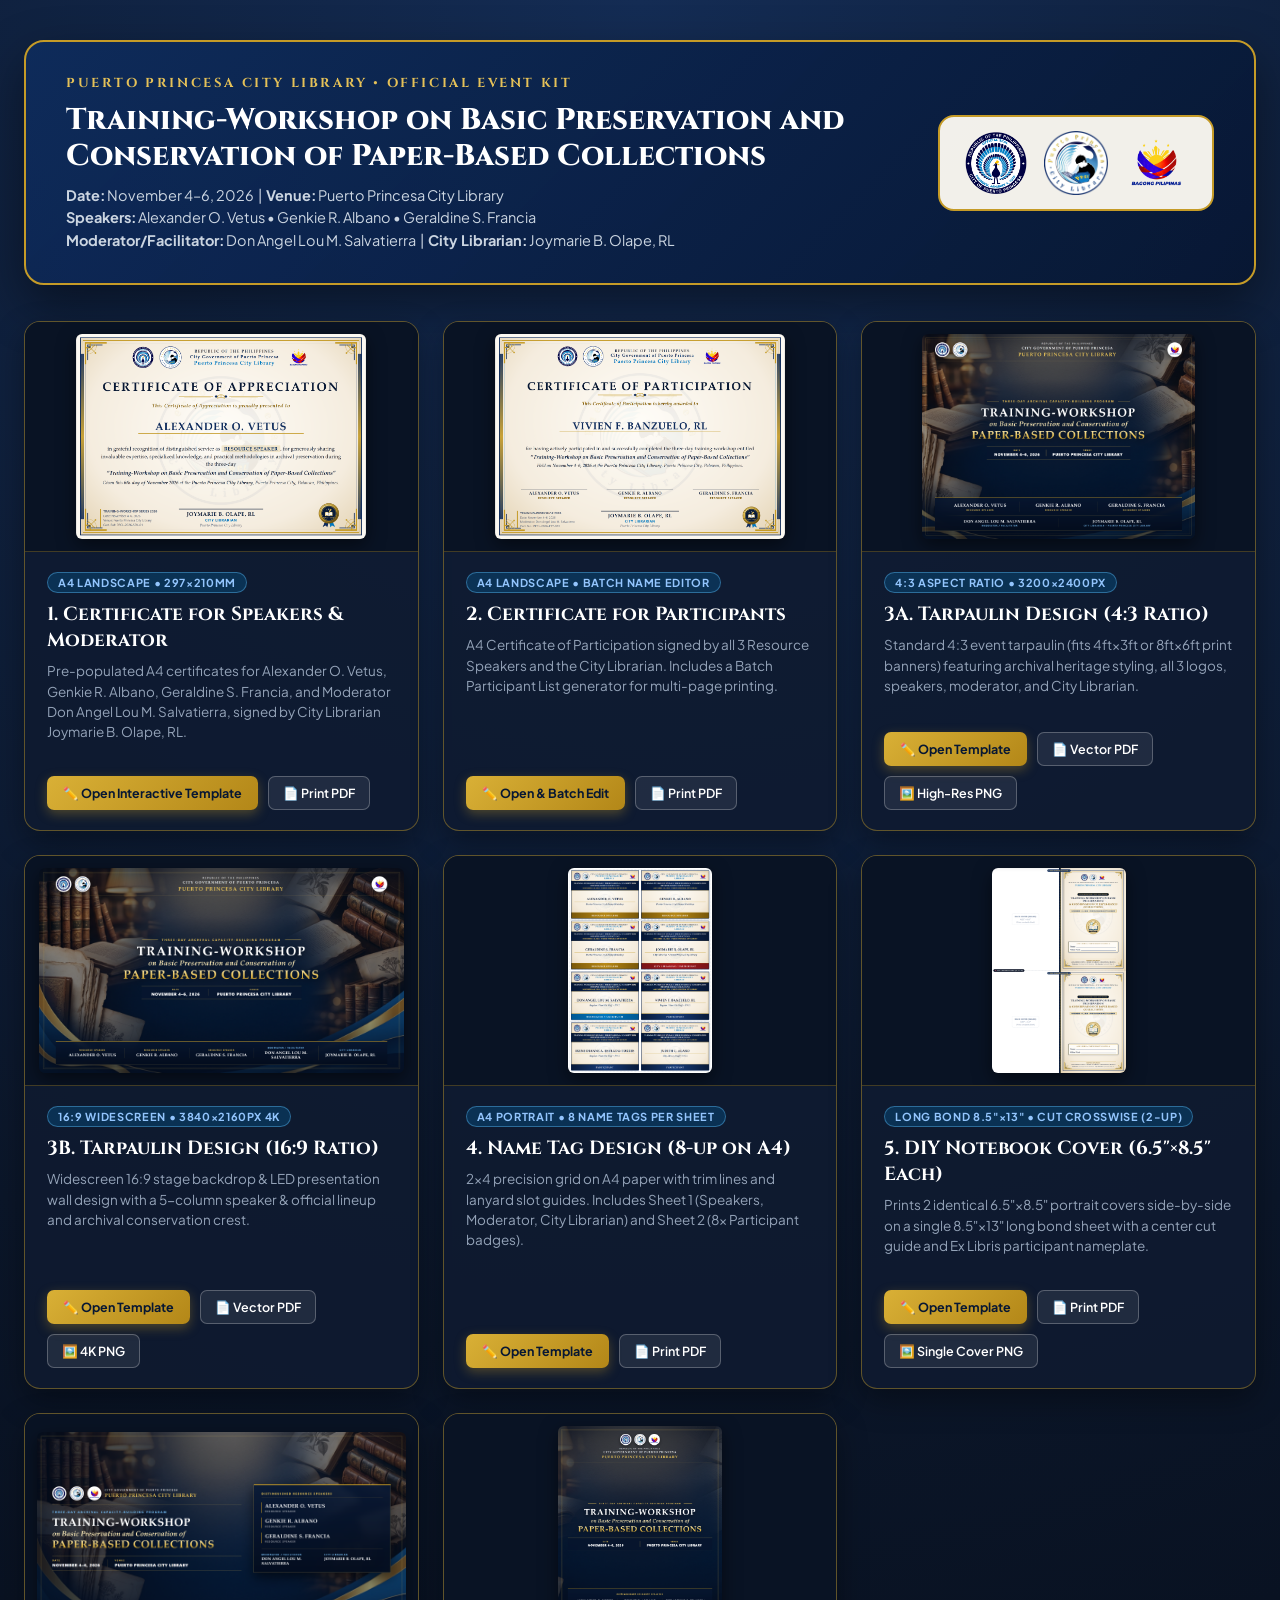
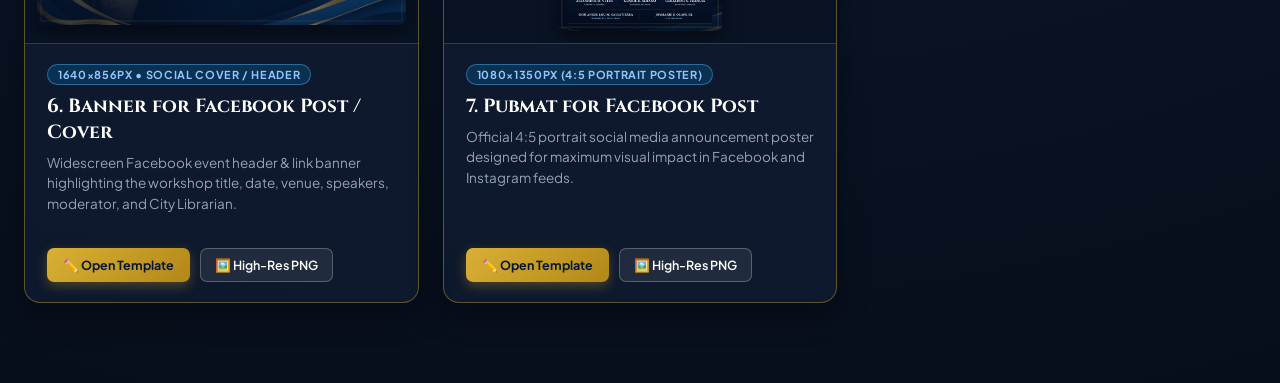
==== index.html @ 114d566a "Deploy PPCL Training-Workshop 2026 Design & Print Suite" ====
<!DOCTYPE html>
<html lang="en">
<head>
  <meta charset="UTF-8" />
  <meta name="viewport" content="width=device-width, initial-scale=1.0" />
  <title>PPCL Training-Workshop Design & Print Studio</title>
  <link rel="stylesheet" href="shared/theme.css" />
  <style>
    body {
      background: radial-gradient(circle at 50% 0%, #142C54 0%, #0B1629 65%, #070E1B 100%);
      color: #F8FAFC;
      min-height: 100vh;
      padding: 40px 24px 80px;
    }

    .hub-container {
      width: 100%;
      max-width: 1280px;
      display: flex;
      flex-direction: column;
      gap: 36px;
    }

    .hub-hero {
      background: linear-gradient(135deg, rgba(14, 43, 92, 0.92) 0%, rgba(7, 23, 51, 0.96) 100%);
      border: 2px solid var(--gold-rich);
      border-radius: 20px;
      padding: 32px 40px;
      display: flex;
      flex-wrap: wrap;
      align-items: center;
      justify-content: space-between;
      gap: 24px;
      box-shadow: 0 20px 50px rgba(0, 0, 0, 0.45);
    }

    .hub-hero-left {
      display: flex;
      flex-direction: column;
      gap: 10px;
      max-width: 780px;
    }

    .hub-kicker {
      color: var(--gold-bright);
      font-family: var(--font-display);
      font-size: 13px;
      font-weight: 700;
      letter-spacing: 0.2em;
      text-transform: uppercase;
    }

    .hub-title {
      font-family: var(--font-display);
      font-size: 30px;
      font-weight: 800;
      line-height: 1.2;
      color: #FFFFFF;
    }

    .hub-meta {
      font-size: 14.5px;
      color: #CBD5E1;
      line-height: 1.55;
    }

    .hub-logos {
      display: flex;
      align-items: center;
      gap: 16px;
      background: rgba(252, 249, 242, 0.96);
      padding: 14px 24px;
      border-radius: 16px;
      border: 2px solid var(--gold-rich);
    }

    .hub-logos img {
      width: 64px;
      height: 64px;
      object-fit: contain;
    }

    .cards-grid {
      display: grid;
      grid-template-columns: repeat(auto-fill, minmax(380px, 1fr));
      gap: 24px;
    }

    .design-card {
      background: rgba(15, 27, 48, 0.88);
      border: 1.5px solid rgba(197, 155, 39, 0.45);
      border-radius: 16px;
      overflow: hidden;
      display: flex;
      flex-direction: column;
      justify-content: space-between;
      transition: transform 0.2s ease, border-color 0.2s ease;
      box-shadow: 0 12px 30px rgba(0, 0, 0, 0.35);
    }

    .design-card:hover {
      transform: translateY(-4px);
      border-color: var(--gold-bright);
    }

    .card-thumb {
      width: 100%;
      height: 230px;
      background: #091324;
      border-bottom: 1px solid rgba(197, 155, 39, 0.3);
      display: flex;
      align-items: center;
      justify-content: center;
      padding: 12px;
      overflow: hidden;
    }

    .card-thumb img {
      max-width: 100%;
      max-height: 100%;
      object-fit: contain;
      border-radius: 6px;
      box-shadow: 0 6px 18px rgba(0, 0, 0, 0.5);
    }

    .card-body {
      padding: 20px 22px;
      display: flex;
      flex-direction: column;
      gap: 8px;
      flex: 1;
    }

    .card-badge {
      align-self: flex-start;
      background: rgba(0, 119, 192, 0.25);
      border: 1px solid rgba(79, 168, 224, 0.5);
      color: #93C5FD;
      font-size: 11px;
      font-weight: 700;
      letter-spacing: 0.06em;
      text-transform: uppercase;
      padding: 3px 10px;
      border-radius: 999px;
    }

    .card-title {
      font-family: var(--font-display);
      font-size: 19px;
      font-weight: 700;
      color: #FFFFFF;
    }

    .card-desc {
      font-size: 13.5px;
      color: #94A3B8;
      line-height: 1.5;
    }

    .card-actions {
      padding: 14px 22px 20px;
      display: flex;
      flex-wrap: wrap;
      gap: 10px;
    }

    .card-actions a {
      text-decoration: none;
      font-size: 12.5px;
    }
  </style>
</head>
<body>

  <div class="hub-container">
    <header class="hub-hero">
      <div class="hub-hero-left">
        <span class="hub-kicker">Puerto Princesa City Library • Official Event Kit</span>
        <h1 class="hub-title">Training-Workshop on Basic Preservation and Conservation of Paper-Based Collections</h1>
        <div class="hub-meta">
          <strong>Date:</strong> November 4–6, 2026 &nbsp;|&nbsp; <strong>Venue:</strong> Puerto Princesa City Library<br />
          <strong>Speakers:</strong> Alexander O. Vetus • Genkie R. Albano • Geraldine S. Francia<br />
          <strong>Moderator/Facilitator:</strong> Don Angel Lou M. Salvatierra &nbsp;|&nbsp; <strong>City Librarian:</strong> Joymarie B. Olape, RL
        </div>
      </div>
      <div class="hub-logos">
        <img src="logo/Puerto_Princesa_city_seal.svg.png" alt="City Seal" />
        <img src="logo/ppcitylibrary-logo.png" alt="PPCL Logo" />
        <img src="logo/BAGONG-PILIPINAS-LOGO-1-1.png" alt="Bagong Pilipinas" />
      </div>
    </header>

    <div class="cards-grid">
      <!-- 1. Speakers Certificate -->
      <div class="design-card">
        <div class="card-thumb">
          <img src="exports/png/01-certificate-speaker-1-vetus.png" alt="Certificate for Speakers" />
        </div>
        <div class="card-body">
          <span class="card-badge">A4 Landscape • 297×210mm</span>
          <h2 class="card-title">1. Certificate for Speakers &amp; Moderator</h2>
          <p class="card-desc">Pre-populated A4 certificates for Alexander O. Vetus, Genkie R. Albano, Geraldine S. Francia, and Moderator Don Angel Lou M. Salvatierra, signed by City Librarian Joymarie B. Olape, RL.</p>
        </div>
        <div class="card-actions">
          <a href="01-certificate-speakers.html" class="btn-gold">✏️ Open Interactive Template</a>
          <a href="exports/pdf/01-certificate-speakers.pdf" class="btn-outline" target="_blank">📄 Print PDF</a>
        </div>
      </div>

      <!-- 2. Participants Certificate -->
      <div class="design-card">
        <div class="card-thumb">
          <img src="exports/png/02-certificate-participants.png" alt="Certificate for Participants" />
        </div>
        <div class="card-body">
          <span class="card-badge">A4 Landscape • Batch Name Editor</span>
          <h2 class="card-title">2. Certificate for Participants</h2>
          <p class="card-desc">A4 Certificate of Participation signed by all 3 Resource Speakers and the City Librarian. Includes a Batch Participant List generator for multi-page printing.</p>
        </div>
        <div class="card-actions">
          <a href="02-certificate-participants.html" class="btn-gold">✏️ Open &amp; Batch Edit</a>
          <a href="exports/pdf/02-certificate-participants.pdf" class="btn-outline" target="_blank">📄 Print PDF</a>
        </div>
      </div>

      <!-- 3A. Tarpaulin 4:3 -->
      <div class="design-card">
        <div class="card-thumb">
          <img src="exports/png/03-tarpaulin-4x3.png" alt="Tarpaulin 4:3" />
        </div>
        <div class="card-body">
          <span class="card-badge">4:3 Aspect Ratio • 3200×2400px</span>
          <h2 class="card-title">3A. Tarpaulin Design (4:3 Ratio)</h2>
          <p class="card-desc">Standard 4:3 event tarpaulin (fits 4ft×3ft or 8ft×6ft print banners) featuring archival heritage styling, all 3 logos, speakers, moderator, and City Librarian.</p>
        </div>
        <div class="card-actions">
          <a href="03-tarpaulin-4x3.html" class="btn-gold">✏️ Open Template</a>
          <a href="exports/pdf/03-tarpaulin-4x3.pdf" class="btn-outline" target="_blank">📄 Vector PDF</a>
          <a href="exports/png/03-tarpaulin-4x3.png" class="btn-outline" target="_blank">🖼️ High-Res PNG</a>
        </div>
      </div>

      <!-- 3B. Tarpaulin 16:9 -->
      <div class="design-card">
        <div class="card-thumb">
          <img src="exports/png/03-tarpaulin-16x9.png" alt="Tarpaulin 16:9" />
        </div>
        <div class="card-body">
          <span class="card-badge">16:9 Widescreen • 3840×2160px 4K</span>
          <h2 class="card-title">3B. Tarpaulin Design (16:9 Ratio)</h2>
          <p class="card-desc">Widescreen 16:9 stage backdrop &amp; LED presentation wall design with a 5-column speaker &amp; official lineup and archival conservation crest.</p>
        </div>
        <div class="card-actions">
          <a href="03-tarpaulin-16x9.html" class="btn-gold">✏️ Open Template</a>
          <a href="exports/pdf/03-tarpaulin-16x9.pdf" class="btn-outline" target="_blank">📄 Vector PDF</a>
          <a href="exports/png/03-tarpaulin-16x9.png" class="btn-outline" target="_blank">🖼️ 4K PNG</a>
        </div>
      </div>

      <!-- 4. Name Tags (8 per A4) -->
      <div class="design-card">
        <div class="card-thumb">
          <img src="exports/png/04-name-tags-a4-sheet1.png" alt="Name Tags 8 per A4" />
        </div>
        <div class="card-body">
          <span class="card-badge">A4 Portrait • 8 Name Tags per Sheet</span>
          <h2 class="card-title">4. Name Tag Design (8-up on A4)</h2>
          <p class="card-desc">2×4 precision grid on A4 paper with trim lines and lanyard slot guides. Includes Sheet 1 (Speakers, Moderator, City Librarian) and Sheet 2 (8× Participant badges).</p>
        </div>
        <div class="card-actions">
          <a href="04-name-tags-a4.html" class="btn-gold">✏️ Open Template</a>
          <a href="exports/pdf/04-name-tags-a4.pdf" class="btn-outline" target="_blank">📄 Print PDF</a>
        </div>
      </div>

      <!-- 5. DIY Notebook Cover -->
      <div class="design-card">
        <div class="card-thumb">
          <img src="exports/png/05-notebook-cover-2up-longbond.png" alt="DIY Notebook Cover" />
        </div>
        <div class="card-body">
          <span class="card-badge">Long Bond 8.5"×13" • Cut Crosswise (2-Up)</span>
          <h2 class="card-title">5. DIY Notebook Cover (6.5"×8.5" Each)</h2>
          <p class="card-desc">Prints 2 identical 6.5"×8.5" portrait covers side-by-side on a single 8.5"×13" long bond sheet with a center cut guide and Ex Libris participant nameplate.</p>
        </div>
        <div class="card-actions">
          <a href="05-notebook-cover-longbond.html" class="btn-gold">✏️ Open Template</a>
          <a href="exports/pdf/05-notebook-cover-longbond.pdf" class="btn-outline" target="_blank">📄 Print PDF</a>
          <a href="exports/png/05-notebook-cover-single.png" class="btn-outline" target="_blank">🖼️ Single Cover PNG</a>
        </div>
      </div>

      <!-- 6. FB Banner -->
      <div class="design-card">
        <div class="card-thumb">
          <img src="exports/png/06-fb-banner.png" alt="FB Banner" />
        </div>
        <div class="card-body">
          <span class="card-badge">1640×856px • Social Cover / Header</span>
          <h2 class="card-title">6. Banner for Facebook Post / Cover</h2>
          <p class="card-desc">Widescreen Facebook event header &amp; link banner highlighting the workshop title, date, venue, speakers, moderator, and City Librarian.</p>
        </div>
        <div class="card-actions">
          <a href="06-fb-banner.html" class="btn-gold">✏️ Open Template</a>
          <a href="exports/png/06-fb-banner.png" class="btn-outline" target="_blank">🖼️ High-Res PNG</a>
        </div>
      </div>

      <!-- 7. FB Pubmat -->
      <div class="design-card">
        <div class="card-thumb">
          <img src="exports/png/07-fb-pubmat.png" alt="FB Pubmat" />
        </div>
        <div class="card-body">
          <span class="card-badge">1080×1350px (4:5 Portrait Poster)</span>
          <h2 class="card-title">7. Pubmat for Facebook Post</h2>
          <p class="card-desc">Official 4:5 portrait social media announcement poster designed for maximum visual impact in Facebook and Instagram feeds.</p>
        </div>
        <div class="card-actions">
          <a href="07-fb-pubmat.html" class="btn-gold">✏️ Open Template</a>
          <a href="exports/png/07-fb-pubmat.png" class="btn-outline" target="_blank">🖼️ High-Res PNG</a>
        </div>
      </div>
    </div>
  </div>

</body>
</html>
---- shared/theme.css ----
@import url('https://fonts.googleapis.com/css2?family=Cinzel:wght@500;600;700;800&family=Cormorant+Garamond:ital,wght@0,500;0,600;0,700;1,500;1,600;1,700&family=Great+Vibes&family=Plus+Jakarta+Sans:wght@400;500;600;700;800&display=swap');

:root {
  /* Heritage Archival & Library Blue-Gold Palette */
  --navy-deep: #071733;
  --navy-royal: #0E2B5C;
  --navy-mid: #173F80;
  --blue-cerulean: #0077C0;
  --blue-light: #4FA8E0;
  --gold-rich: #C59B27;
  --gold-bright: #E5C158;
  --gold-dark: #8A650E;
  --gold-soft: #F3E3B2;
  --parchment-bg: #FCF9F2;
  --parchment-warm: #F4EBDC;
  --parchment-deep: #E8D9BF;
  --crimson-seal: #A91D22;
  --ink-dark: #141C2B;
  --ink-body: #2C3647;
  --ink-muted: #546175;

  /* Font Stacks with Rich Windows & Web Fallbacks */
  --font-display: 'Cinzel', 'Palatino Linotype', 'Book Antiqua', 'Constantia', Georgia, serif;
  --font-serif: 'Cormorant Garamond', 'Palatino Linotype', 'Book Antiqua', 'Garamond', Georgia, serif;
  --font-sans: 'Plus Jakarta Sans', 'Segoe UI', 'Candara', 'Calibri', -apple-system, sans-serif;
  --font-script: 'Great Vibes', 'Gabriola', 'Monotype Corsiva', 'Palatino Linotype', cursive;
}

* {
  box-sizing: border-box;
  margin: 0;
  padding: 0;
  -webkit-print-color-adjust: exact !important;
  print-color-adjust: exact !important;
}

body {
  background-color: #1E2430;
  color: var(--ink-dark);
  font-family: var(--font-sans);
  display: flex;
  flex-direction: column;
  align-items: center;
  padding: 32px 20px 60px;
  gap: 32px;
}

/* Floating Studio Toolbar (Hidden on Print & Export) */
.studio-toolbar {
  background: linear-gradient(135deg, #091B3A 0%, #133368 100%);
  color: #FFFFFF;
  border: 1px solid rgba(229, 193, 88, 0.45);
  border-radius: 12px;
  padding: 14px 22px;
  display: flex;
  flex-wrap: wrap;
  align-items: center;
  justify-content: space-between;
  gap: 16px;
  width: 100%;
  max-width: 1120px;
  box-shadow: 0 12px 32px rgba(0, 0, 0, 0.45);
  z-index: 1000;
}

.studio-toolbar .toolbar-left {
  display: flex;
  align-items: center;
  gap: 14px;
}

.studio-toolbar .back-link {
  color: var(--gold-bright);
  text-decoration: none;
  font-weight: 600;
  font-size: 13px;
  padding: 6px 12px;
  border: 1px solid rgba(229, 193, 88, 0.4);
  border-radius: 6px;
  transition: all 0.2s ease;
}

.studio-toolbar .back-link:hover {
  background: rgba(229, 193, 88, 0.15);
}

.studio-toolbar h1 {
  font-family: var(--font-display);
  font-size: 16px;
  font-weight: 700;
  letter-spacing: 0.04em;
  color: #FFFFFF;
}

.studio-toolbar .spec-badge {
  background: rgba(0, 119, 192, 0.35);
  border: 1px solid rgba(79, 168, 224, 0.5);
  color: #E2F1FF;
  font-size: 11.5px;
  font-weight: 600;
  padding: 4px 10px;
  border-radius: 999px;
}

.studio-toolbar .toolbar-actions {
  display: flex;
  align-items: center;
  gap: 10px;
}

.btn-gold {
  background: linear-gradient(135deg, #D9B036 0%, #B38718 100%);
  color: #071733;
  border: none;
  font-family: var(--font-sans);
  font-weight: 700;
  font-size: 13px;
  padding: 8px 16px;
  border-radius: 7px;
  cursor: pointer;
  display: inline-flex;
  align-items: center;
  gap: 6px;
  box-shadow: 0 4px 12px rgba(197, 155, 39, 0.35);
  transition: transform 0.15s ease, filter 0.15s ease;
}

.btn-gold:hover {
  filter: brightness(1.08);
  transform: translateY(-1px);
}

.btn-outline {
  background: rgba(255, 255, 255, 0.08);
  color: #FFFFFF;
  border: 1px solid rgba(255, 255, 255, 0.25);
  font-family: var(--font-sans);
  font-weight: 600;
  font-size: 13px;
  padding: 8px 14px;
  border-radius: 7px;
  cursor: pointer;
}

.btn-outline:hover {
  background: rgba(255, 255, 255, 0.15);
}

/* Shared Institutional Header Logo Bar */
.logo-triad {
  display: flex;
  align-items: center;
  justify-content: center;
  gap: 18px;
}

.logo-triad img {
  object-fit: contain;
  filter: drop-shadow(0 2px 4px rgba(7, 23, 51, 0.14));
}

/* Archival Paper Texture Effect */
.archival-surface {
  background-color: var(--parchment-bg);
  background-image:
    radial-gradient(ellipse at 50% 35%, rgba(255, 253, 248, 0.85) 0%, rgba(244, 235, 220, 0.55) 65%, rgba(228, 212, 184, 0.65) 100%),
    repeating-linear-gradient(0deg, rgba(138, 101, 14, 0.018) 0px, rgba(138, 101, 14, 0.018) 1px, transparent 1px, transparent 3px),
    repeating-linear-gradient(90deg, rgba(14, 43, 92, 0.012) 0px, rgba(14, 43, 92, 0.012) 1px, transparent 1px, transparent 4px);
}

/* Editable highlight hint in browser */
[contenteditable="true"]:hover {
  outline: 1px dashed var(--gold-rich);
  outline-offset: 3px;
  cursor: text;
}

[contenteditable="true"]:focus {
  outline: 2px solid var(--blue-cerulean);
  background: rgba(255, 255, 255, 0.5);
  border-radius: 4px;
}

/* Hide UI chrome when printing or running headless export */
body.export-mode {
  background: transparent !important;
  padding: 0 !important;
  margin: 0 !important;
  gap: 0 !important;
}

body.export-mode .studio-toolbar,
body.export-mode .batch-panel,
body.export-mode .helper-note {
  display: none !important;
}

@media print {
  body {
    background: transparent !important;
    padding: 0 !important;
    margin: 0 !important;
    gap: 0 !important;
    display: block !important;
  }
  .studio-toolbar,
  .batch-panel,
  .helper-note {
    display: none !important;
  }
  .print-page {
    box-shadow: none !important;
    margin: 0 !important;
    page-break-after: always;
    break-after: page;
  }
  .print-page:last-child {
    page-break-after: auto;
    break-after: auto;
  }
}
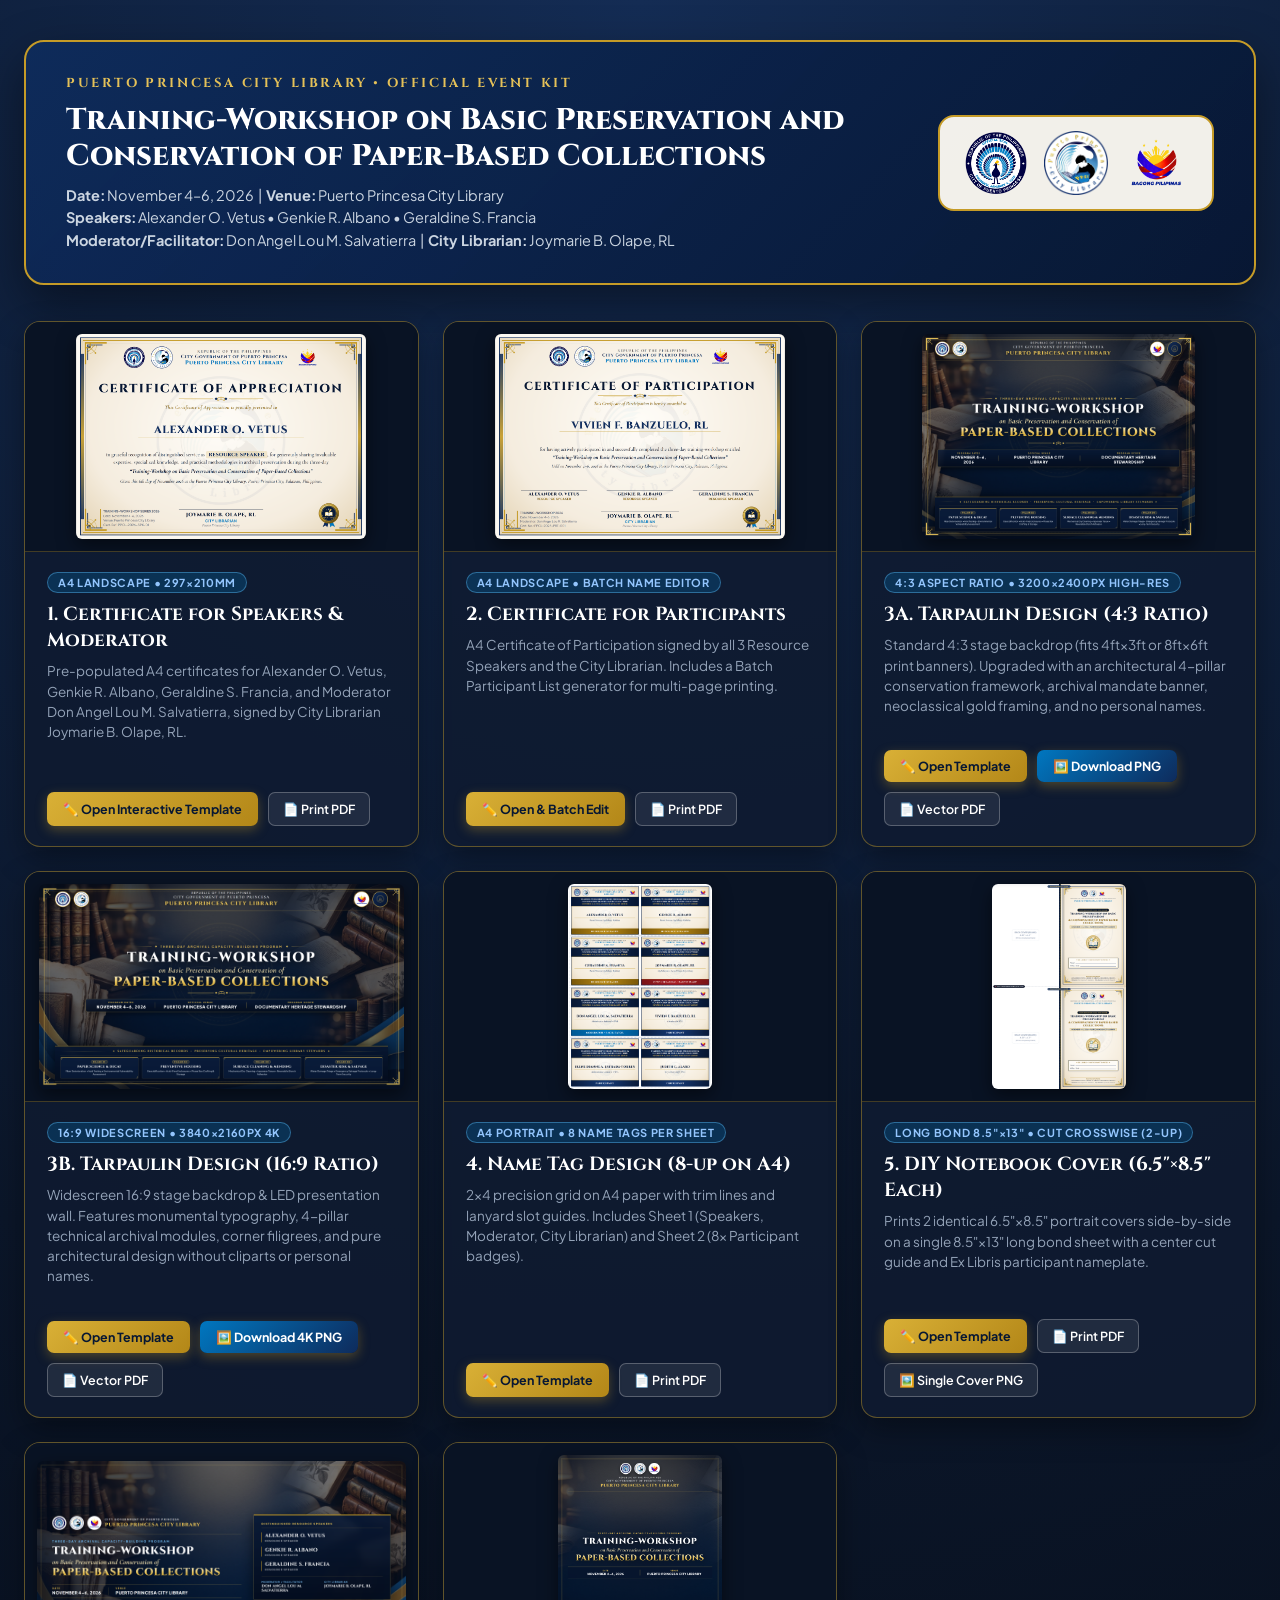
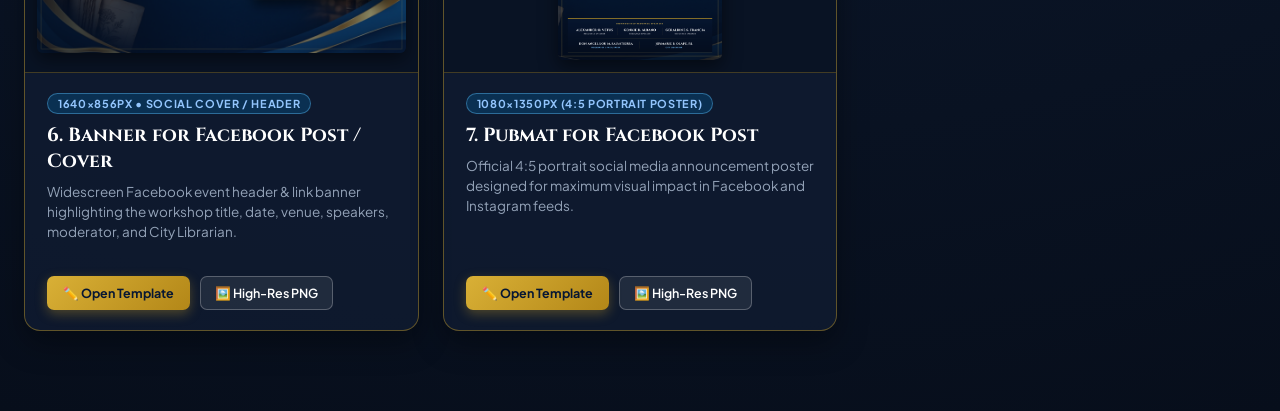
==== commit 565d1440: "Update tarpaulin designs (no names, 4-pillar archival framework, high-res PNG download) and update p" ====
--- a/index.html
+++ b/index.html
@@ -226,34 +226,34 @@
       <!-- 3A. Tarpaulin 4:3 -->
       <div class="design-card">
         <div class="card-thumb">
-          <img src="exports/png/03-tarpaulin-4x3.png" alt="Tarpaulin 4:3" />
-        </div>
-        <div class="card-body">
-          <span class="card-badge">4:3 Aspect Ratio • 3200×2400px</span>
+          <img src="exports/png/03-tarpaulin-4x3.png" onerror="this.src='exports/png/03-tarpaulin-4x3.png'" alt="Tarpaulin 4:3" />
+        </div>
+        <div class="card-body">
+          <span class="card-badge">4:3 Aspect Ratio • 3200×2400px High-Res</span>
           <h2 class="card-title">3A. Tarpaulin Design (4:3 Ratio)</h2>
-          <p class="card-desc">Standard 4:3 event tarpaulin (fits 4ft×3ft or 8ft×6ft print banners) featuring archival heritage styling, all 3 logos, speakers, moderator, and City Librarian.</p>
+          <p class="card-desc">Standard 4:3 stage backdrop (fits 4ft×3ft or 8ft×6ft print banners). Upgraded with an architectural 4-pillar conservation framework, archival mandate banner, neoclassical gold framing, and no personal names.</p>
         </div>
         <div class="card-actions">
           <a href="03-tarpaulin-4x3.html" class="btn-gold">✏️ Open Template</a>
+          <a href="exports/png/03-tarpaulin-4x3.png" download="PPCL-Tarpaulin-4x3-Backdrop.png" class="btn-gold" style="background: linear-gradient(135deg, #0077C0 0%, #0E2B5C 100%); color:#FFFFFF;">🖼️ Download PNG</a>
           <a href="exports/pdf/03-tarpaulin-4x3.pdf" class="btn-outline" target="_blank">📄 Vector PDF</a>
-          <a href="exports/png/03-tarpaulin-4x3.png" class="btn-outline" target="_blank">🖼️ High-Res PNG</a>
         </div>
       </div>
 
       <!-- 3B. Tarpaulin 16:9 -->
       <div class="design-card">
         <div class="card-thumb">
-          <img src="exports/png/03-tarpaulin-16x9.png" alt="Tarpaulin 16:9" />
+          <img src="exports/png/03-tarpaulin-16x9.png" onerror="this.src='exports/png/03-tarpaulin-16x9.png'" alt="Tarpaulin 16:9" />
         </div>
         <div class="card-body">
           <span class="card-badge">16:9 Widescreen • 3840×2160px 4K</span>
           <h2 class="card-title">3B. Tarpaulin Design (16:9 Ratio)</h2>
-          <p class="card-desc">Widescreen 16:9 stage backdrop &amp; LED presentation wall design with a 5-column speaker &amp; official lineup and archival conservation crest.</p>
+          <p class="card-desc">Widescreen 16:9 stage backdrop &amp; LED presentation wall. Features monumental typography, 4-pillar technical archival modules, corner filigrees, and pure architectural design without cliparts or personal names.</p>
         </div>
         <div class="card-actions">
           <a href="03-tarpaulin-16x9.html" class="btn-gold">✏️ Open Template</a>
+          <a href="exports/png/03-tarpaulin-16x9.png" download="PPCL-Tarpaulin-16x9-Backdrop.png" class="btn-gold" style="background: linear-gradient(135deg, #0077C0 0%, #0E2B5C 100%); color:#FFFFFF;">🖼️ Download 4K PNG</a>
           <a href="exports/pdf/03-tarpaulin-16x9.pdf" class="btn-outline" target="_blank">📄 Vector PDF</a>
-          <a href="exports/png/03-tarpaulin-16x9.png" class="btn-outline" target="_blank">🖼️ 4K PNG</a>
         </div>
       </div>
 
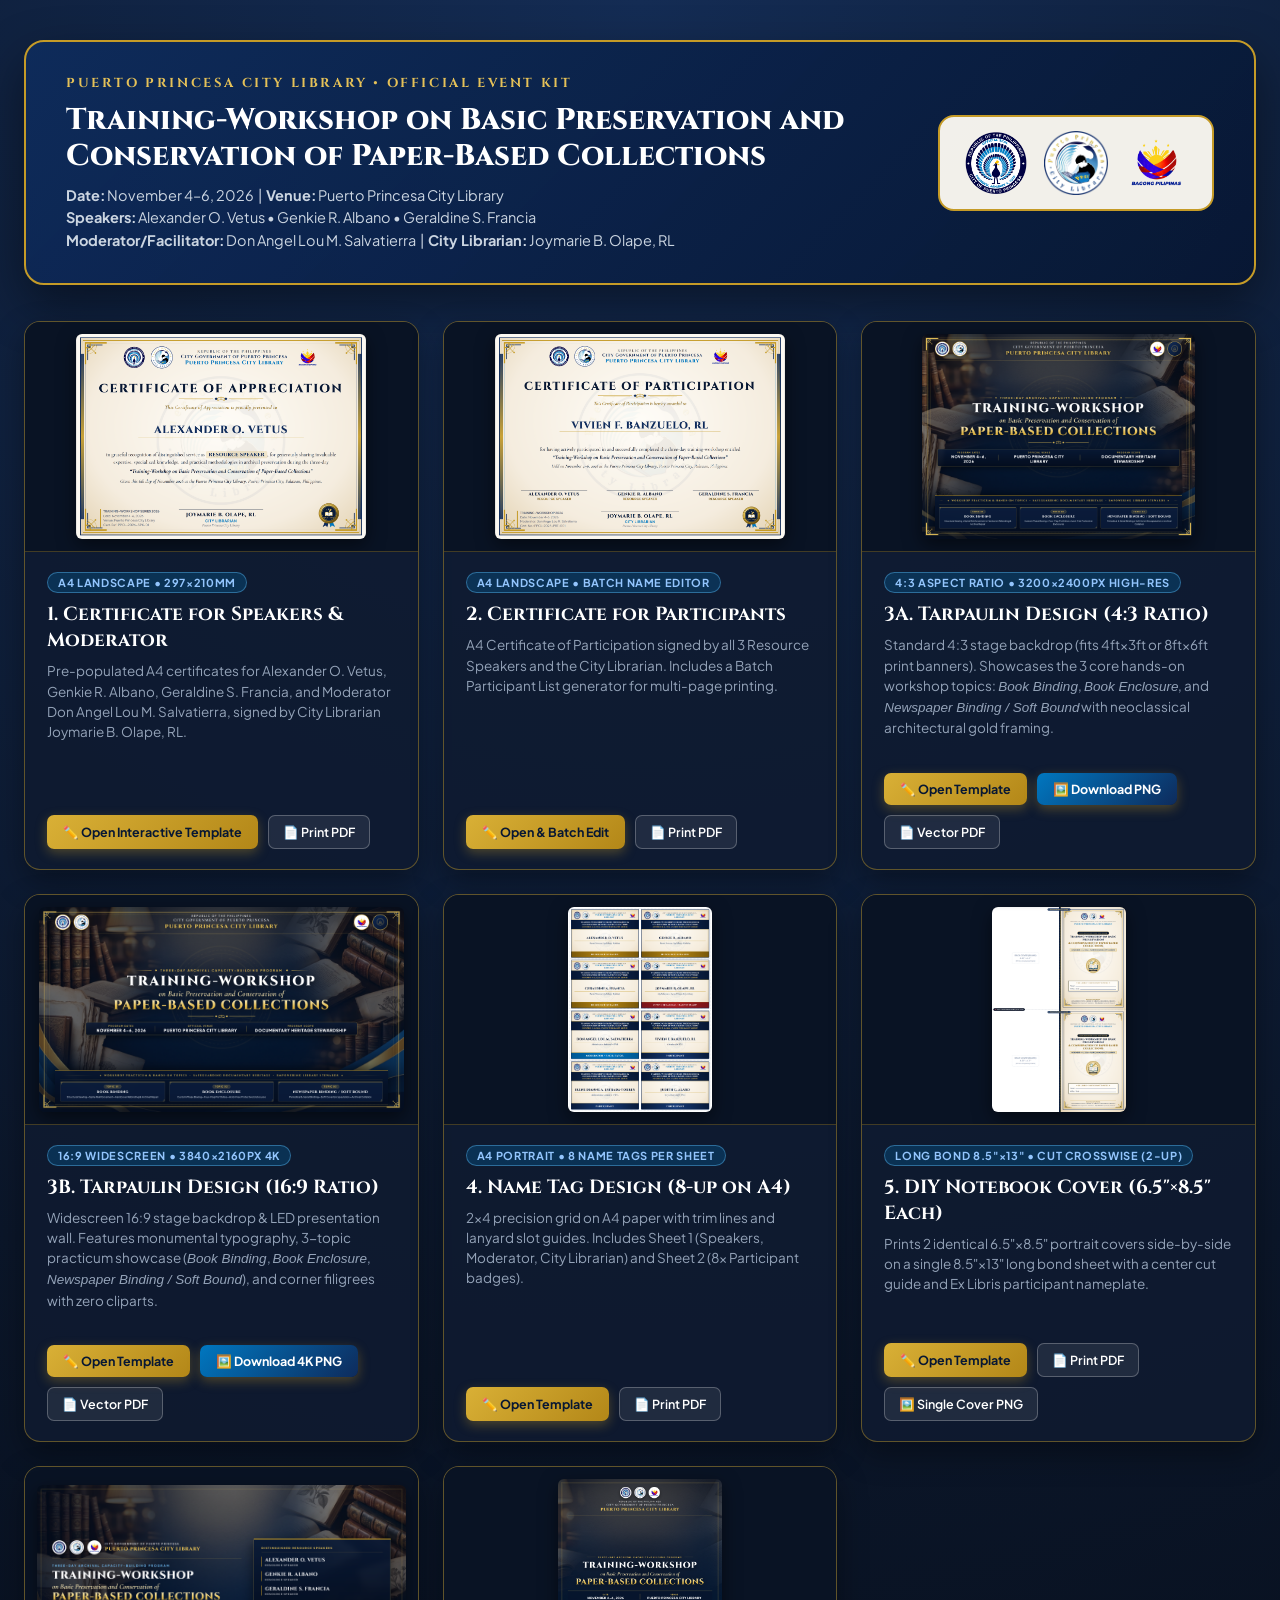
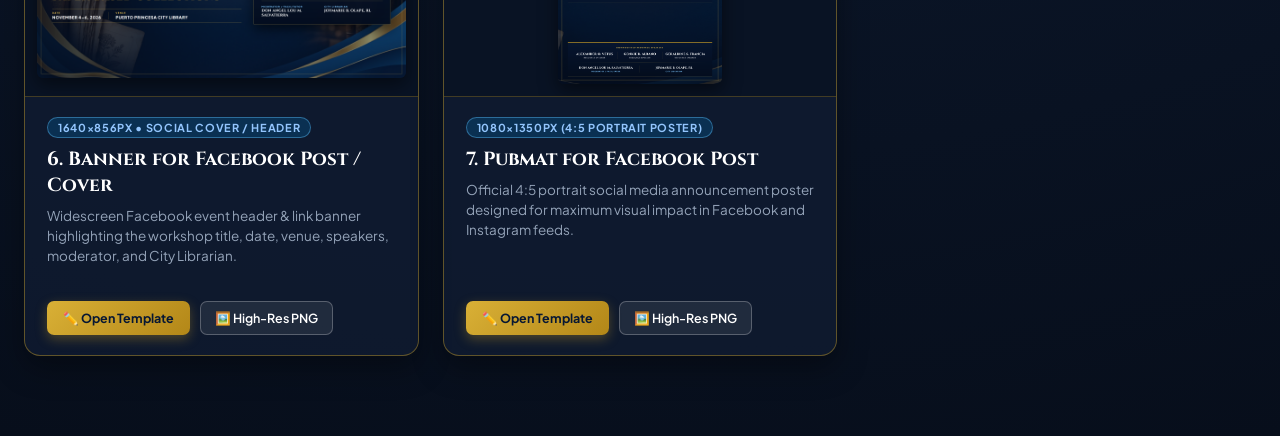
==== commit 24767844: "Update tarpaulin topics to Book Binding, Book Enclosure, Newspaper Binding / Soft Bound" ====
--- a/index.html
+++ b/index.html
@@ -231,7 +231,7 @@
         <div class="card-body">
           <span class="card-badge">4:3 Aspect Ratio • 3200×2400px High-Res</span>
           <h2 class="card-title">3A. Tarpaulin Design (4:3 Ratio)</h2>
-          <p class="card-desc">Standard 4:3 stage backdrop (fits 4ft×3ft or 8ft×6ft print banners). Upgraded with an architectural 4-pillar conservation framework, archival mandate banner, neoclassical gold framing, and no personal names.</p>
+          <p class="card-desc">Standard 4:3 stage backdrop (fits 4ft×3ft or 8ft×6ft print banners). Showcases the 3 core hands-on workshop topics: <em>Book Binding</em>, <em>Book Enclosure</em>, and <em>Newspaper Binding / Soft Bound</em> with neoclassical architectural gold framing.</p>
         </div>
         <div class="card-actions">
           <a href="03-tarpaulin-4x3.html" class="btn-gold">✏️ Open Template</a>
@@ -248,7 +248,7 @@
         <div class="card-body">
           <span class="card-badge">16:9 Widescreen • 3840×2160px 4K</span>
           <h2 class="card-title">3B. Tarpaulin Design (16:9 Ratio)</h2>
-          <p class="card-desc">Widescreen 16:9 stage backdrop &amp; LED presentation wall. Features monumental typography, 4-pillar technical archival modules, corner filigrees, and pure architectural design without cliparts or personal names.</p>
+          <p class="card-desc">Widescreen 16:9 stage backdrop &amp; LED presentation wall. Features monumental typography, 3-topic practicum showcase (<em>Book Binding</em>, <em>Book Enclosure</em>, <em>Newspaper Binding / Soft Bound</em>), and corner filigrees with zero cliparts.</p>
         </div>
         <div class="card-actions">
           <a href="03-tarpaulin-16x9.html" class="btn-gold">✏️ Open Template</a>
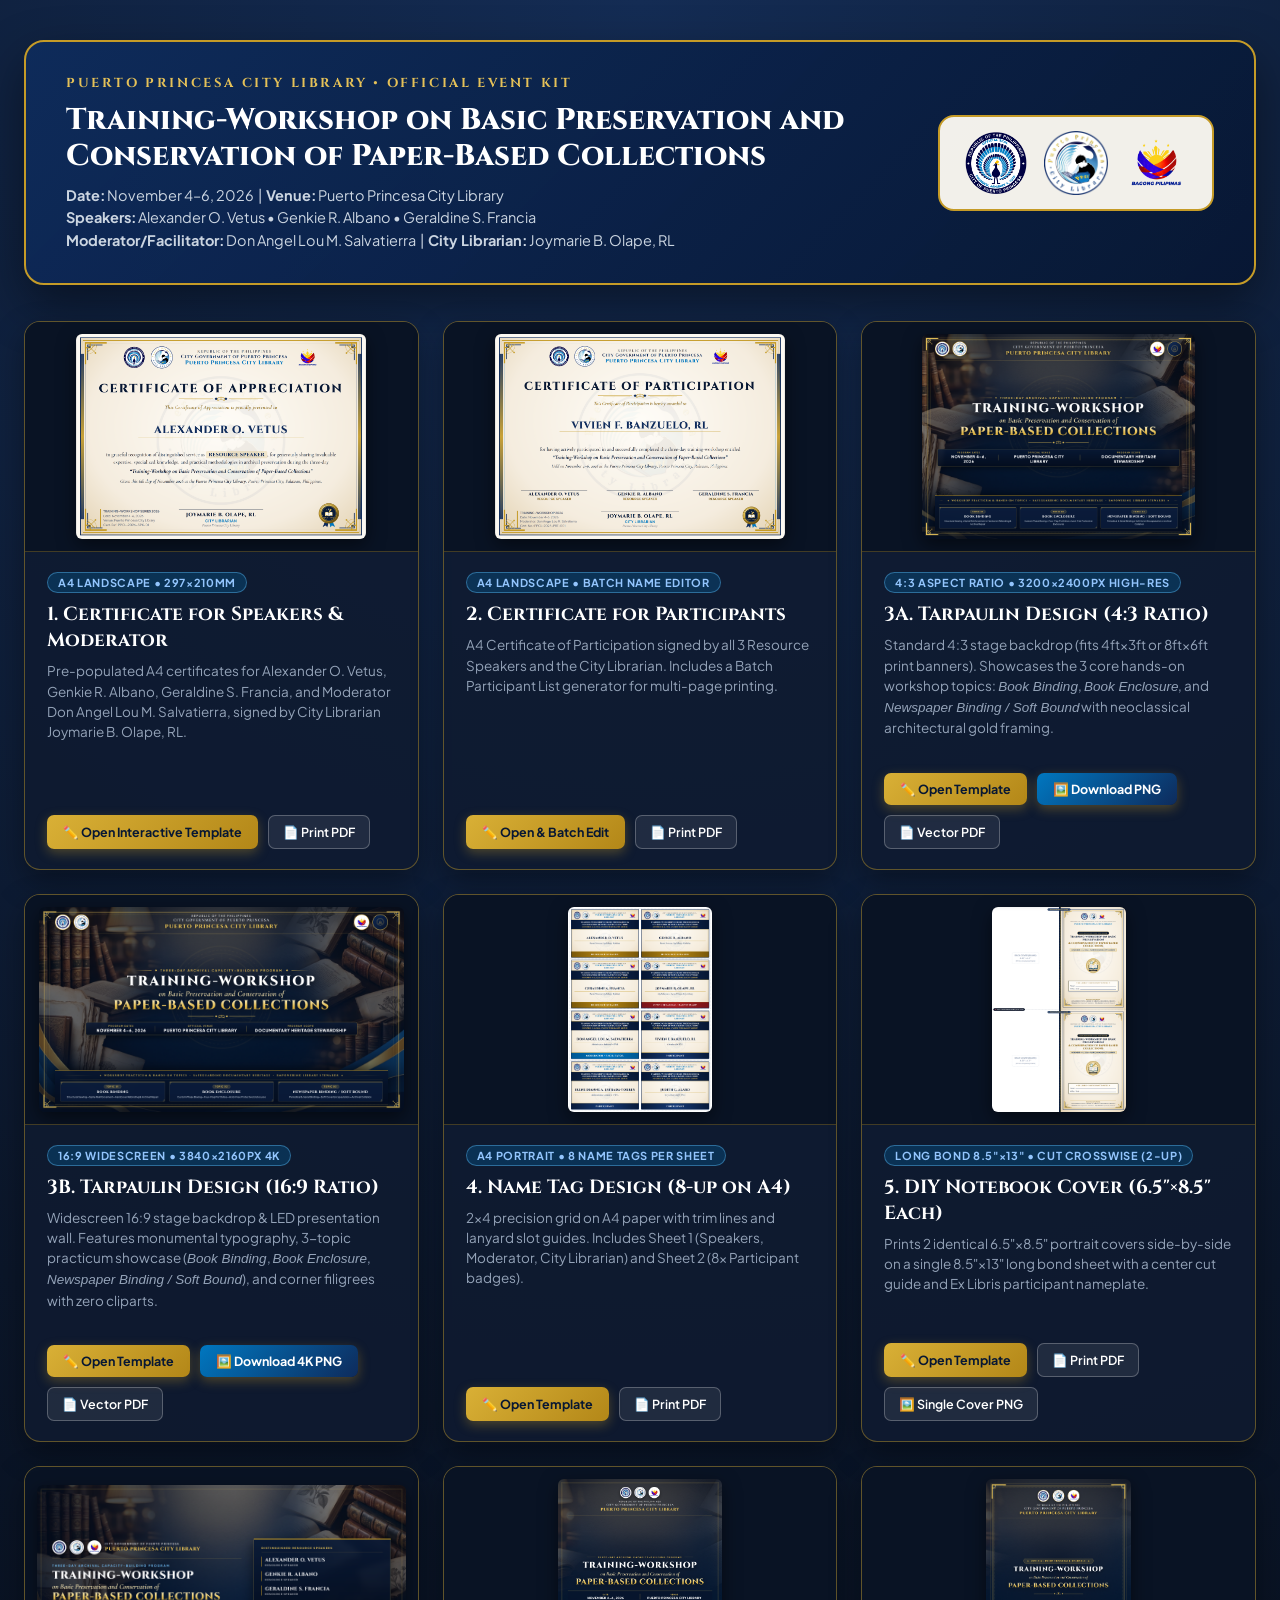
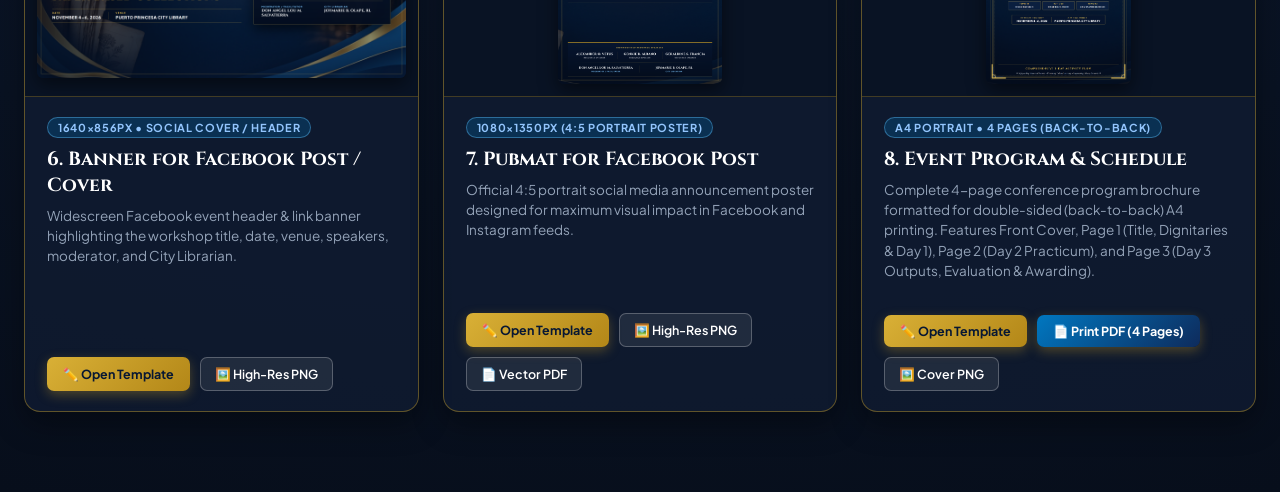
==== commit dfe9db9b: "Add official 4-page A4 Event Program and Schedule (back-to-back brochure)" ====
--- a/index.html
+++ b/index.html
@@ -318,7 +318,25 @@
         </div>
         <div class="card-actions">
           <a href="07-fb-pubmat.html" class="btn-gold">✏️ Open Template</a>
-          <a href="exports/png/07-fb-pubmat.png" class="btn-outline" target="_blank">🖼️ High-Res PNG</a>
+          <a href="exports/png/07-fb-pubmat.png" class="btn-outline" target="_blank" download="PPCL-Facebook-Pubmat.png">🖼️ High-Res PNG</a>
+          <a href="exports/pdf/07-fb-pubmat.pdf" class="btn-outline" target="_blank">📄 Vector PDF</a>
+        </div>
+      </div>
+
+      <!-- 8. Event Program & Schedule (A4 Back-to-Back) -->
+      <div class="design-card">
+        <div class="card-thumb">
+          <img src="exports/png/08-event-program-cover.png" alt="Event Program &amp; Schedule" />
+        </div>
+        <div class="card-body">
+          <span class="card-badge">A4 Portrait • 4 Pages (Back-to-Back)</span>
+          <h2 class="card-title">8. Event Program &amp; Schedule</h2>
+          <p class="card-desc">Complete 4-page conference program brochure formatted for double-sided (back-to-back) A4 printing. Features Front Cover, Page 1 (Title, Dignitaries &amp; Day 1), Page 2 (Day 2 Practicum), and Page 3 (Day 3 Outputs, Evaluation &amp; Awarding).</p>
+        </div>
+        <div class="card-actions">
+          <a href="08-event-program-a4.html" class="btn-gold">✏️ Open Template</a>
+          <a href="exports/pdf/08-event-program-a4.pdf" class="btn-gold" style="background: linear-gradient(135deg, #0077C0 0%, #0E2B5C 100%); color:#FFFFFF;" target="_blank" download="PPCL-Event-Program-A4.pdf">📄 Print PDF (4 Pages)</a>
+          <a href="exports/png/08-event-program-cover.png" class="btn-outline" target="_blank" download="PPCL-Program-Cover.png">🖼️ Cover PNG</a>
         </div>
       </div>
     </div>
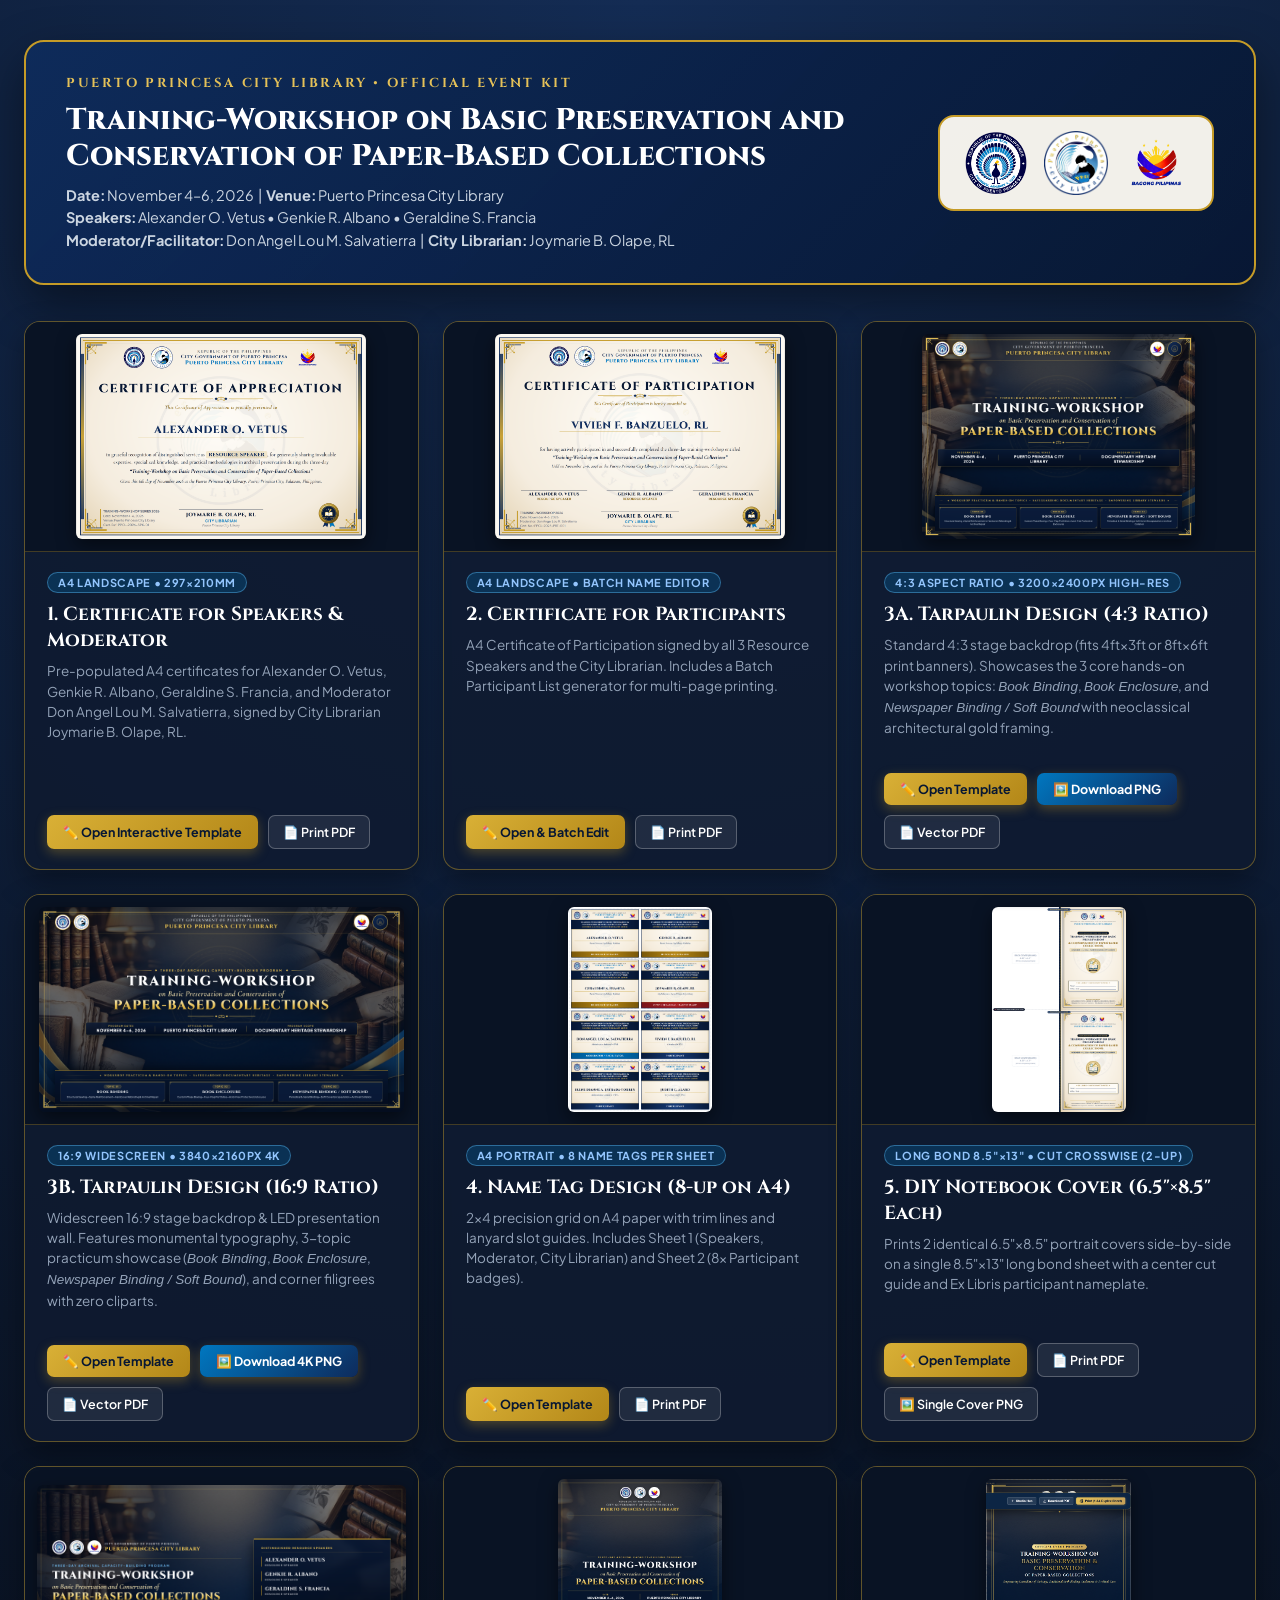
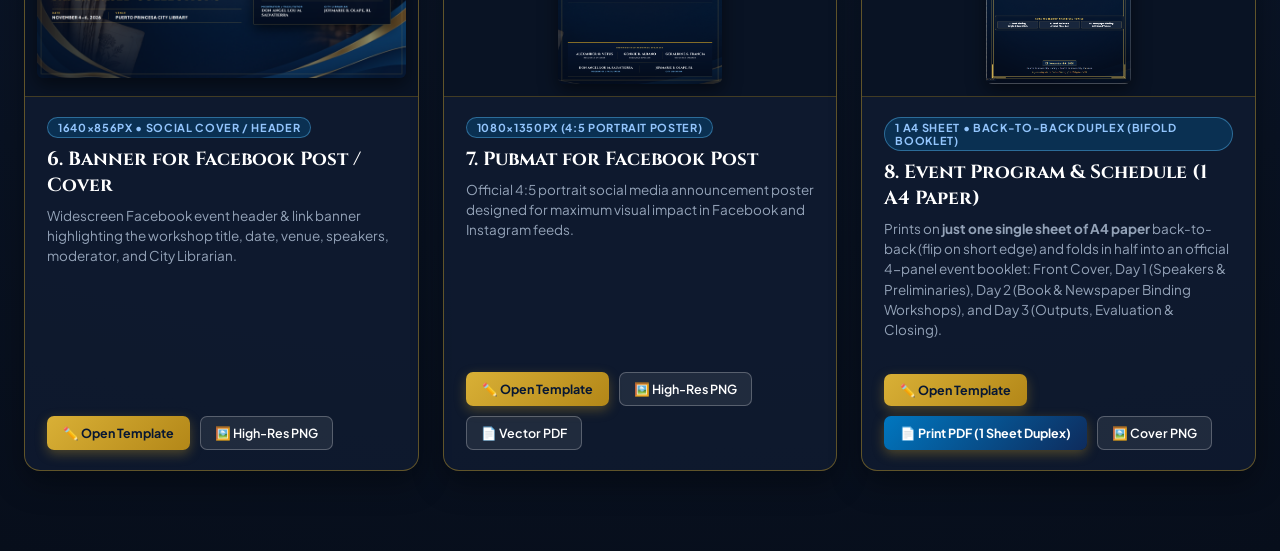
==== commit e29342d1: "Update Event Program to fit on exactly one A4 sheet back-to-back (bifold booklet)" ====
--- a/index.html
+++ b/index.html
@@ -323,19 +323,19 @@
         </div>
       </div>
 
-      <!-- 8. Event Program & Schedule (A4 Back-to-Back) -->
+      <!-- 8. Event Program & Schedule (1 A4 Sheet Back-to-Back) -->
       <div class="design-card">
         <div class="card-thumb">
           <img src="exports/png/08-event-program-cover.png" alt="Event Program &amp; Schedule" />
         </div>
         <div class="card-body">
-          <span class="card-badge">A4 Portrait • 4 Pages (Back-to-Back)</span>
-          <h2 class="card-title">8. Event Program &amp; Schedule</h2>
-          <p class="card-desc">Complete 4-page conference program brochure formatted for double-sided (back-to-back) A4 printing. Features Front Cover, Page 1 (Title, Dignitaries &amp; Day 1), Page 2 (Day 2 Practicum), and Page 3 (Day 3 Outputs, Evaluation &amp; Awarding).</p>
+          <span class="card-badge">1 A4 Sheet • Back-to-Back Duplex (Bifold Booklet)</span>
+          <h2 class="card-title">8. Event Program &amp; Schedule (1 A4 Paper)</h2>
+          <p class="card-desc">Prints on <strong>just one single sheet of A4 paper</strong> back-to-back (flip on short edge) and folds in half into an official 4-panel event booklet: Front Cover, Day 1 (Speakers &amp; Preliminaries), Day 2 (Book &amp; Newspaper Binding Workshops), and Day 3 (Outputs, Evaluation &amp; Closing).</p>
         </div>
         <div class="card-actions">
           <a href="08-event-program-a4.html" class="btn-gold">✏️ Open Template</a>
-          <a href="exports/pdf/08-event-program-a4.pdf" class="btn-gold" style="background: linear-gradient(135deg, #0077C0 0%, #0E2B5C 100%); color:#FFFFFF;" target="_blank" download="PPCL-Event-Program-A4.pdf">📄 Print PDF (4 Pages)</a>
+          <a href="exports/pdf/08-event-program-a4.pdf" class="btn-gold" style="background: linear-gradient(135deg, #0077C0 0%, #0E2B5C 100%); color:#FFFFFF;" target="_blank" download="PPCL-Event-Program-1-A4-Duplex.pdf">📄 Print PDF (1 Sheet Duplex)</a>
           <a href="exports/png/08-event-program-cover.png" class="btn-outline" target="_blank" download="PPCL-Program-Cover.png">🖼️ Cover PNG</a>
         </div>
       </div>
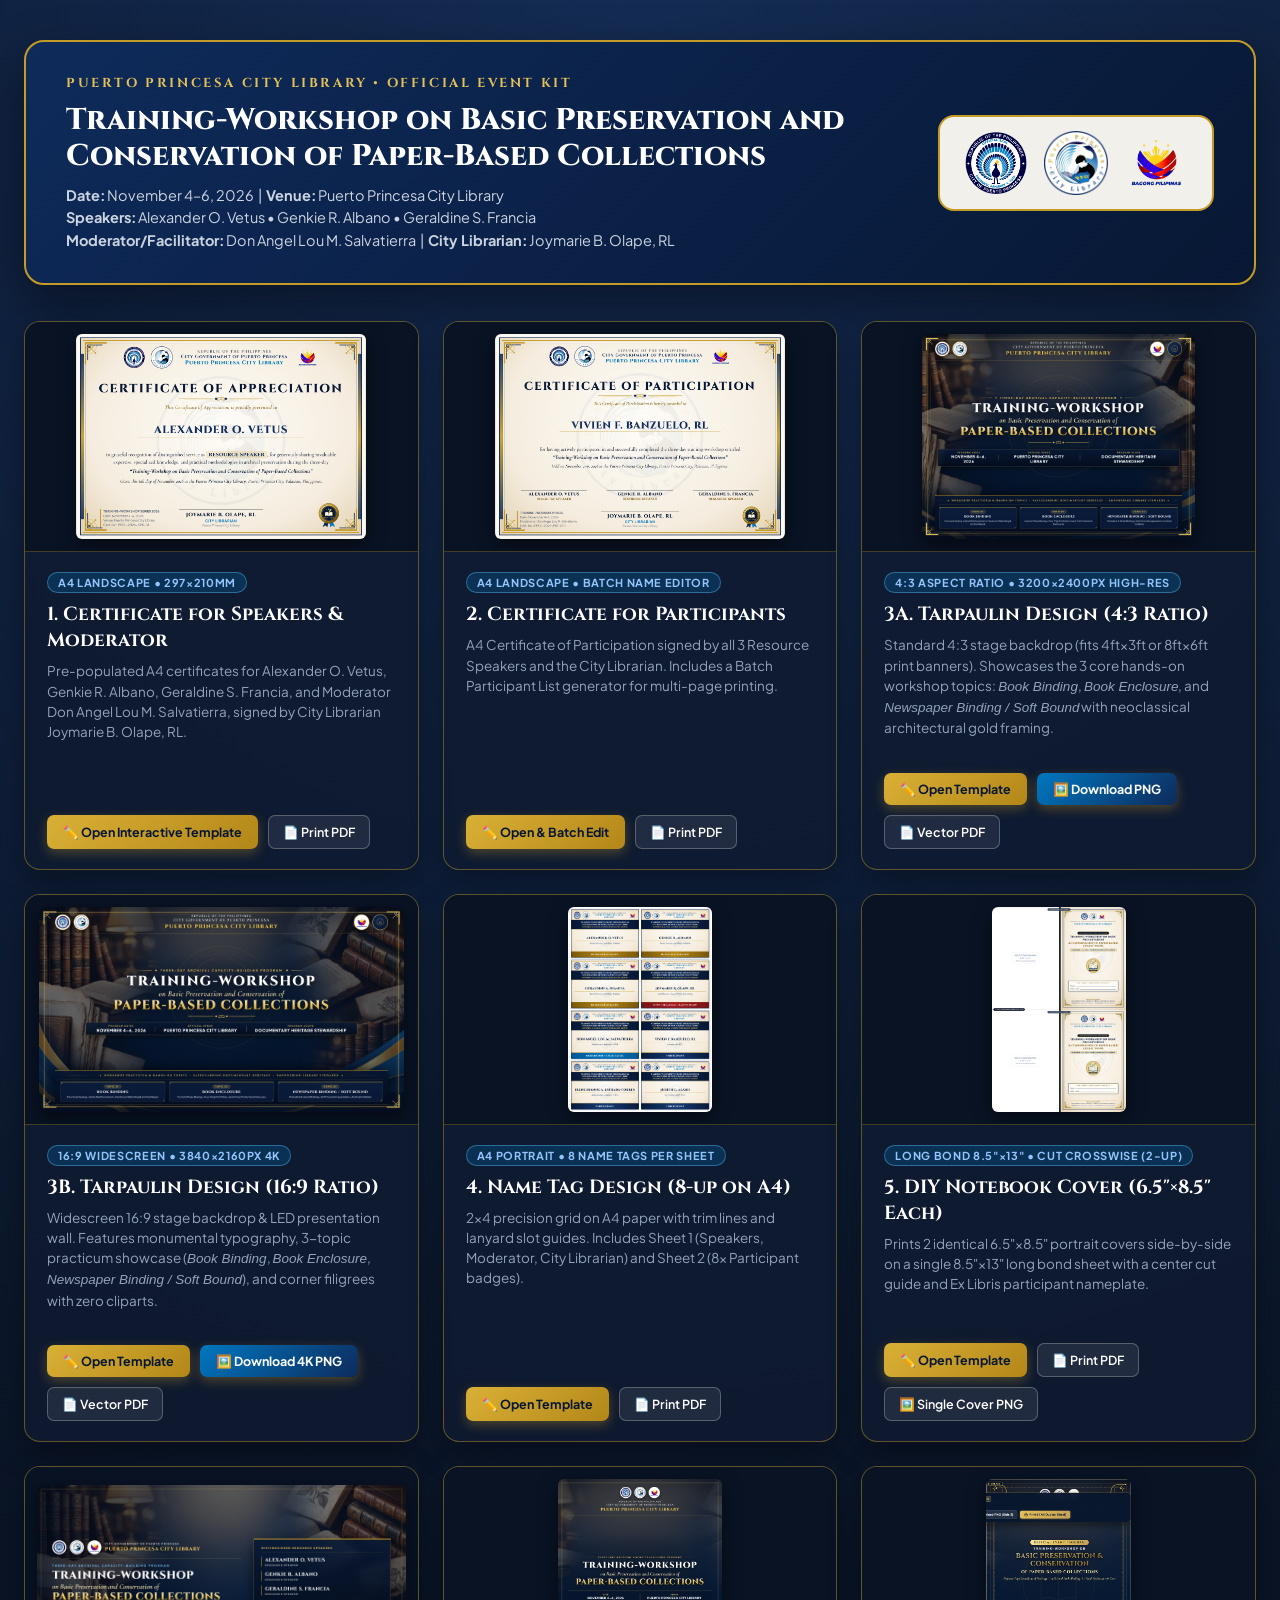
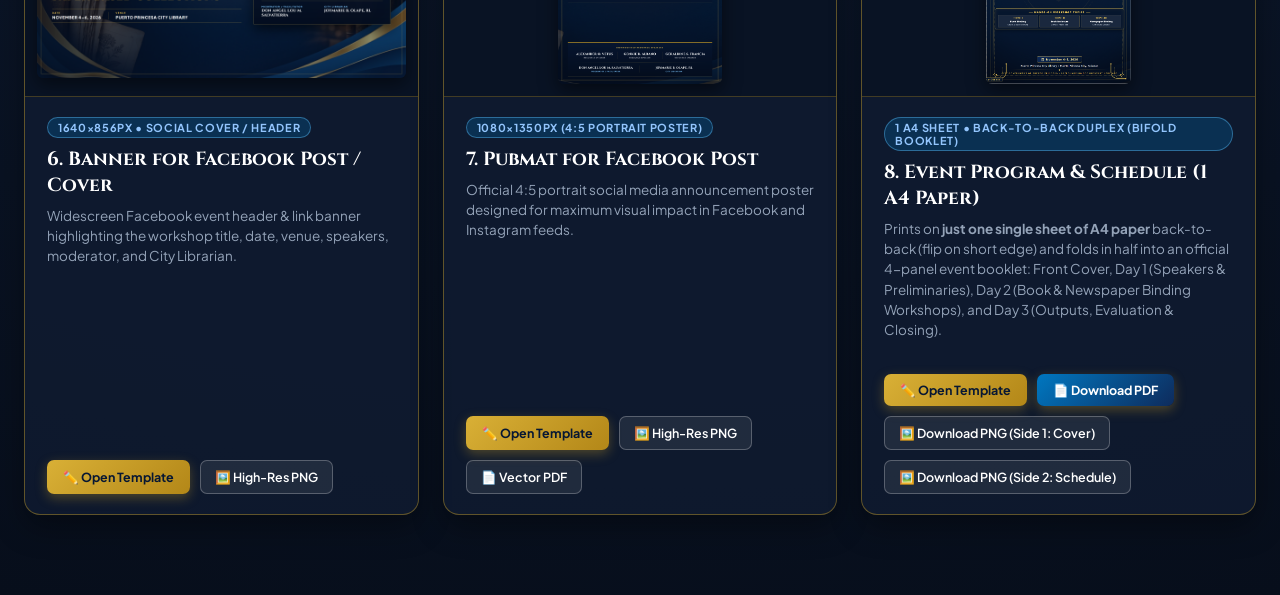
==== commit ce3c5eca: "Fix logos in PDF with embedded base64 and add direct PNG downloads for program sheets" ====
--- a/index.html
+++ b/index.html
@@ -335,8 +335,9 @@
         </div>
         <div class="card-actions">
           <a href="08-event-program-a4.html" class="btn-gold">✏️ Open Template</a>
-          <a href="exports/pdf/08-event-program-a4.pdf" class="btn-gold" style="background: linear-gradient(135deg, #0077C0 0%, #0E2B5C 100%); color:#FFFFFF;" target="_blank" download="PPCL-Event-Program-1-A4-Duplex.pdf">📄 Print PDF (1 Sheet Duplex)</a>
-          <a href="exports/png/08-event-program-cover.png" class="btn-outline" target="_blank" download="PPCL-Program-Cover.png">🖼️ Cover PNG</a>
+          <a href="exports/pdf/08-event-program-a4.pdf" class="btn-gold" style="background: linear-gradient(135deg, #0077C0 0%, #0E2B5C 100%); color:#FFFFFF;" target="_blank" download="PPCL-Event-Program-1-A4-Duplex.pdf">📄 Download PDF</a>
+          <a href="exports/png/08-event-program-sheet1-outer.png" class="btn-outline" target="_blank" download="PPCL-Program-Sheet1-Outer.png">🖼️ Download PNG (Side 1: Cover)</a>
+          <a href="exports/png/08-event-program-sheet2-inner.png" class="btn-outline" target="_blank" download="PPCL-Program-Sheet2-Inner.png">🖼️ Download PNG (Side 2: Schedule)</a>
         </div>
       </div>
     </div>
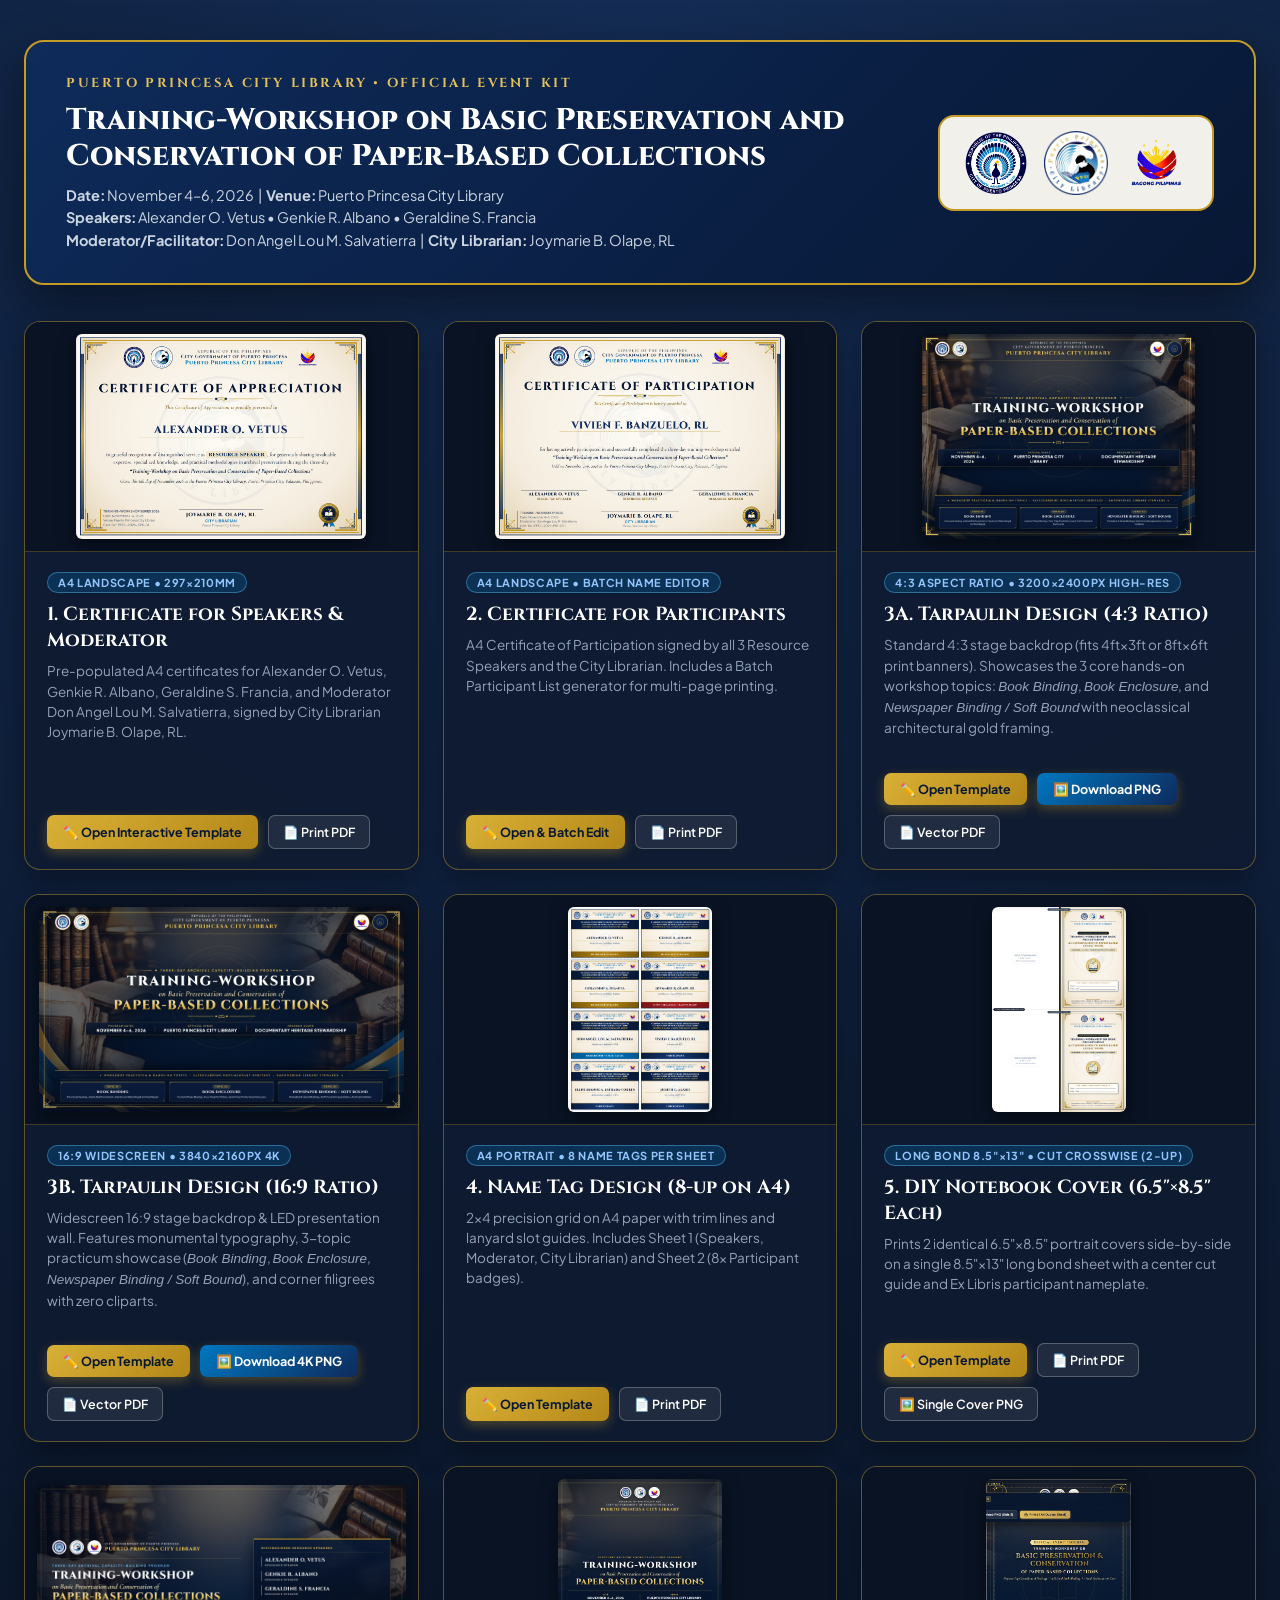
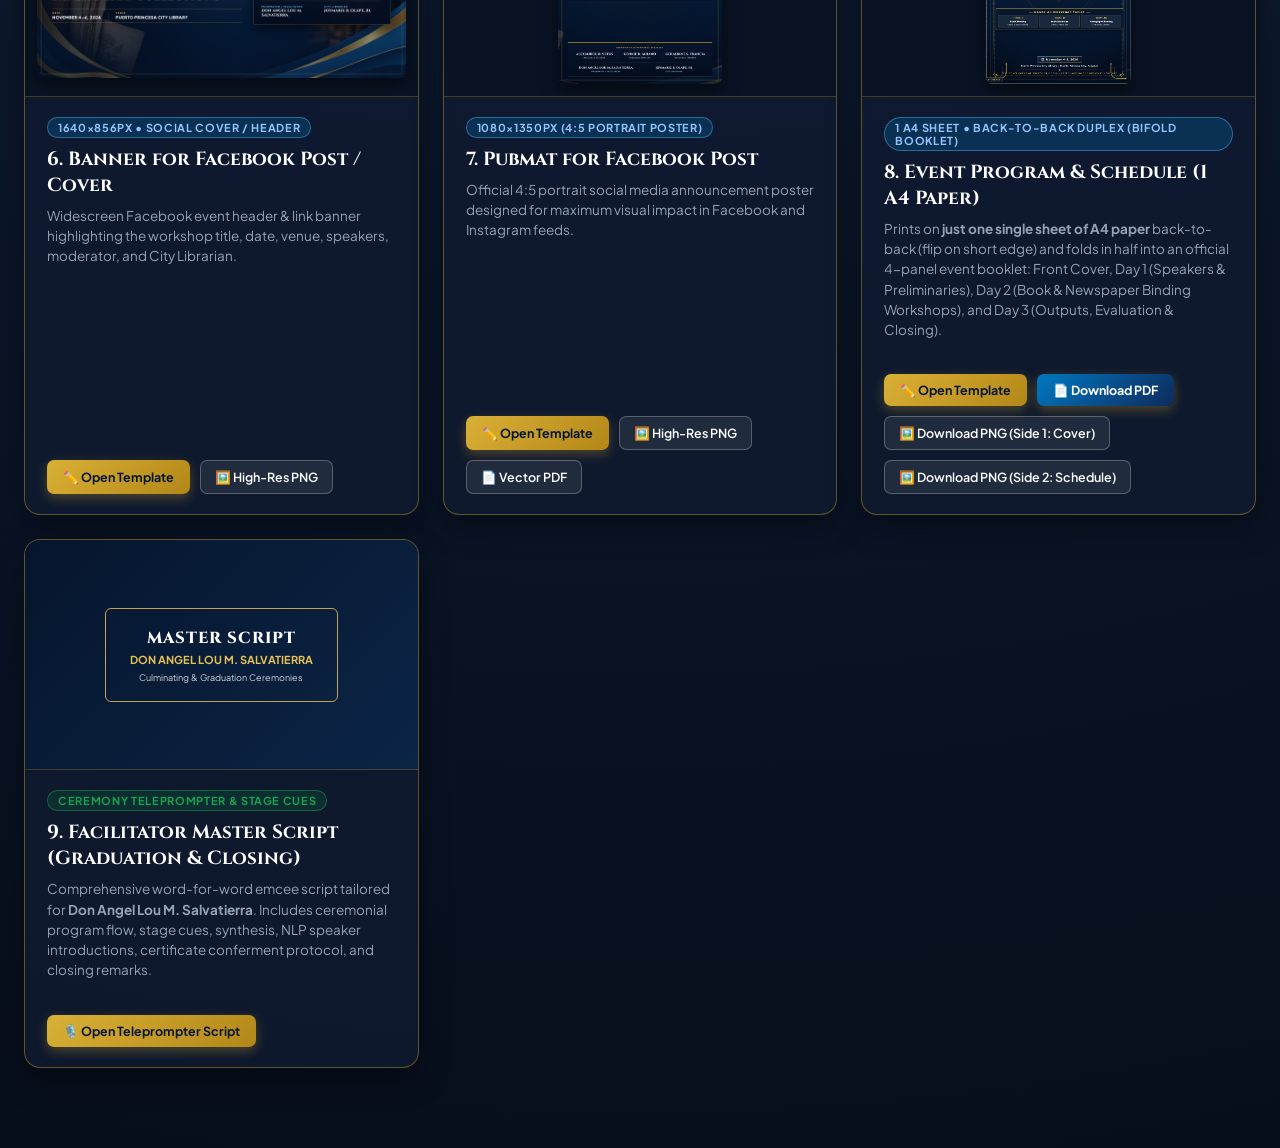
==== commit d7cc8aa5: "Add Facilitator Master Script and Graduation Program for Don Angel Lou Salvatierra" ====
--- a/index.html
+++ b/index.html
@@ -340,6 +340,25 @@
           <a href="exports/png/08-event-program-sheet2-inner.png" class="btn-outline" target="_blank" download="PPCL-Program-Sheet2-Inner.png">🖼️ Download PNG (Side 2: Schedule)</a>
         </div>
       </div>
+
+      <!-- 9. Facilitator Master Script & Graduation Program -->
+      <div class="design-card">
+        <div class="card-thumb" style="background: linear-gradient(135deg, #06152D, #0B2545); display: flex; align-items: center; justify-content: center; color: #E5C158; padding: 24px; text-align: center;">
+          <div style="border: 1.5px solid #C5A059; padding: 18px 24px; border-radius: 6px;">
+            <div style="font-family: 'Cinzel', serif; font-size: 16px; font-weight: 800; color: #FFFFFF; letter-spacing: 1px;">MASTER SCRIPT</div>
+            <div style="font-size: 11px; color: #E5C158; font-weight: 700; margin-top: 4px; text-transform: uppercase;">Don Angel Lou M. Salvatierra</div>
+            <div style="font-size: 9px; color: #CBD5E1; margin-top: 6px;">Culminating &amp; Graduation Ceremonies</div>
+          </div>
+        </div>
+        <div class="card-body">
+          <span class="card-badge" style="background: rgba(22, 163, 74, 0.15); border-color: rgba(22, 163, 74, 0.5); color: #16A34A;">Ceremony Teleprompter &amp; Stage Cues</span>
+          <h2 class="card-title">9. Facilitator Master Script (Graduation &amp; Closing)</h2>
+          <p class="card-desc">Comprehensive word-for-word emcee script tailored for <strong>Don Angel Lou M. Salvatierra</strong>. Includes ceremonial program flow, stage cues, synthesis, NLP speaker introductions, certificate conferment protocol, and closing remarks.</p>
+        </div>
+        <div class="card-actions">
+          <a href="09-facilitator-script.html" class="btn-gold">🎙️ Open Teleprompter Script</a>
+        </div>
+      </div>
     </div>
   </div>
 
